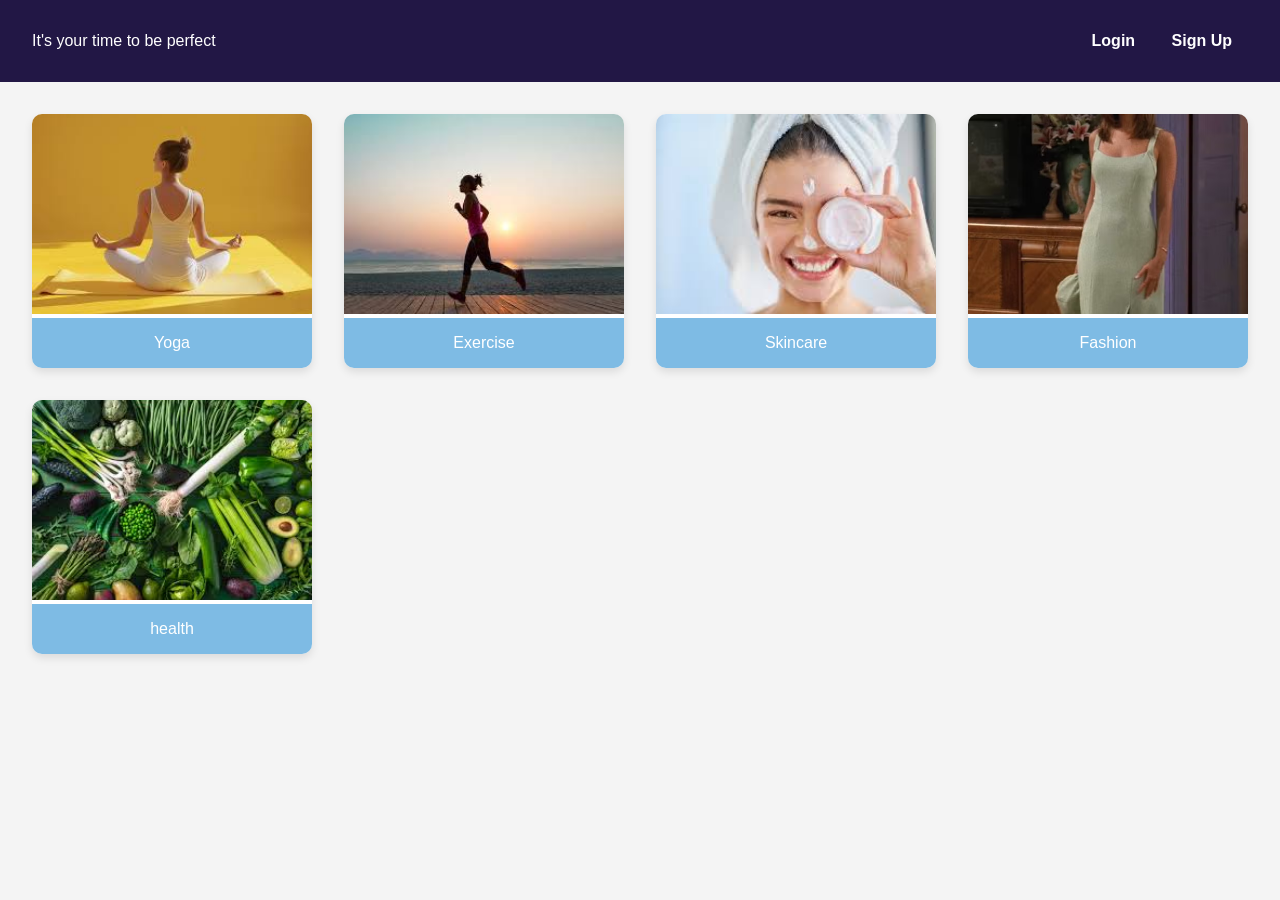
==== be_perfect/index.html @ 49492607 "Add files via upload" ====
<!DOCTYPE html>
<html lang="en">
<head>
  <meta charset="UTF-8" />
  <meta name="viewport" content="width=device-width, initial-scale=1.0" />
  <title>Wellness Hub</title>
  <link rel="stylesheet" href="style.css" />
</head>
<body>
  <header>
    <div class="left-menu">
      <p>It's your time to be perfect</p>
    </div>
    <div class="right-menu">
      <a href="#">Login</a>
      <a href="#">Sign Up</a>
    </div>
  </header>

  <main class="grid-container">
    <div class="category-box">
      <img src="img\yoga.jpg" alt="Yoga">
      <a href="yoga.html"><button>Yoga</button></a>
    </div>
    <div class="category-box">
      <img src="img\exercise.jpg" alt="Exercise">
      <a href="exercise.html"><button>Exercise</button></a>
    </div>
    <div class="category-box">
      <img src="img\skincare.jpg" alt="Skincare">
      <a href="skincare.html"><button>Skincare</button></a>
    </div>
    <div class="category-box">
      <img src="img\fashion.avif" alt="Fashion">
      <a href="fashion.html"><button>Fashion</button></a>
    </div>
    <div class="category-box">
      <img src="img\health.jpg" alt="Health">
      <a href="health.html"><button>health</button></a>
    </div>
  </main>
  <script src="script.js"></script>
</body>
</html>
---- be_perfect/style.css ----
body {
    margin: 0;
    font-family: Arial, sans-serif;
    background: #f9f9f9;
  }
  
  header {
    display: flex;
    justify-content: space-between;
    align-items: center;
    background: #221745;
    color: white;
    padding: 1rem 2rem;
  }
  
  header a {
    color: white;
    text-decoration: none;
    margin: 0 1rem;
    font-weight: bold;
  }
  
  header a:hover {
    text-decoration: underline;
  }
  
  .grid-container {
    display: grid;
    grid-template-columns: repeat(auto-fit, minmax(250px, 1fr));
    gap: 2rem;
    padding: 2rem;
  }
  
  .category-box {
    background: white;
    border-radius: 10px;
    box-shadow: 0 4px 8px rgba(0,0,0,0.1);
    overflow: hidden;
    text-align: center;
    transition: transform 0.2s;
  }
  
  .category-box:hover {
    transform: scale(1.03);
  }
  
  .category-box img {
    width: 100%;
    height: 200px;
    object-fit: cover;
  }
  
  .category-box button {
    width: 100%;
    padding: 1rem;
    border: none;
    background: #7ebbe4;
    color: white;
    font-size: 1rem;
    cursor: pointer;
  }
  
  .category-box button:hover {
    background: #194fb4;
  }
  .asana-grid {
    display: grid;
    grid-template-columns: repeat(auto-fit, minmax(150px, 1fr));
    gap: 1.5rem;
    margin-bottom: 2rem;
  }
  
  .asana-box {
    border: 2px solid #f1b072;
    border-radius: 10px;
    text-align: center;
    cursor: pointer;
    padding: 1rem;
    transition: transform 0.3s, border-color 0.3s;
  }
  
  .asana-box img {
    width: 100%;
    height: 200px;
    object-fit: cover;
    border-radius: 6px;
  }
  
  .asana-box:hover {
    transform: scale(1.05);
    border-color: #4CAF50;
  }
  
  body {
    font-family: Arial, sans-serif;
    background-color: #f4f4f4;
  }
  
  .container {
    width: 80%;
    margin: auto;
    padding: 20px;
  }
  
  h1 {
    text-align: center;
    color: #333;
  }
  
  .fashion-grid {
    display: grid;
    grid-template-columns: repeat(auto-fill, minmax(250px, 1fr));
    grid-gap: 15px;
  }
  
  .fashion-item img {
    width: 100%;
    border-radius: 8px;
    transition: transform 0.3s ease;
  }
  
  .fashion-item img:hover {
    transform: scale(1.05);
  }
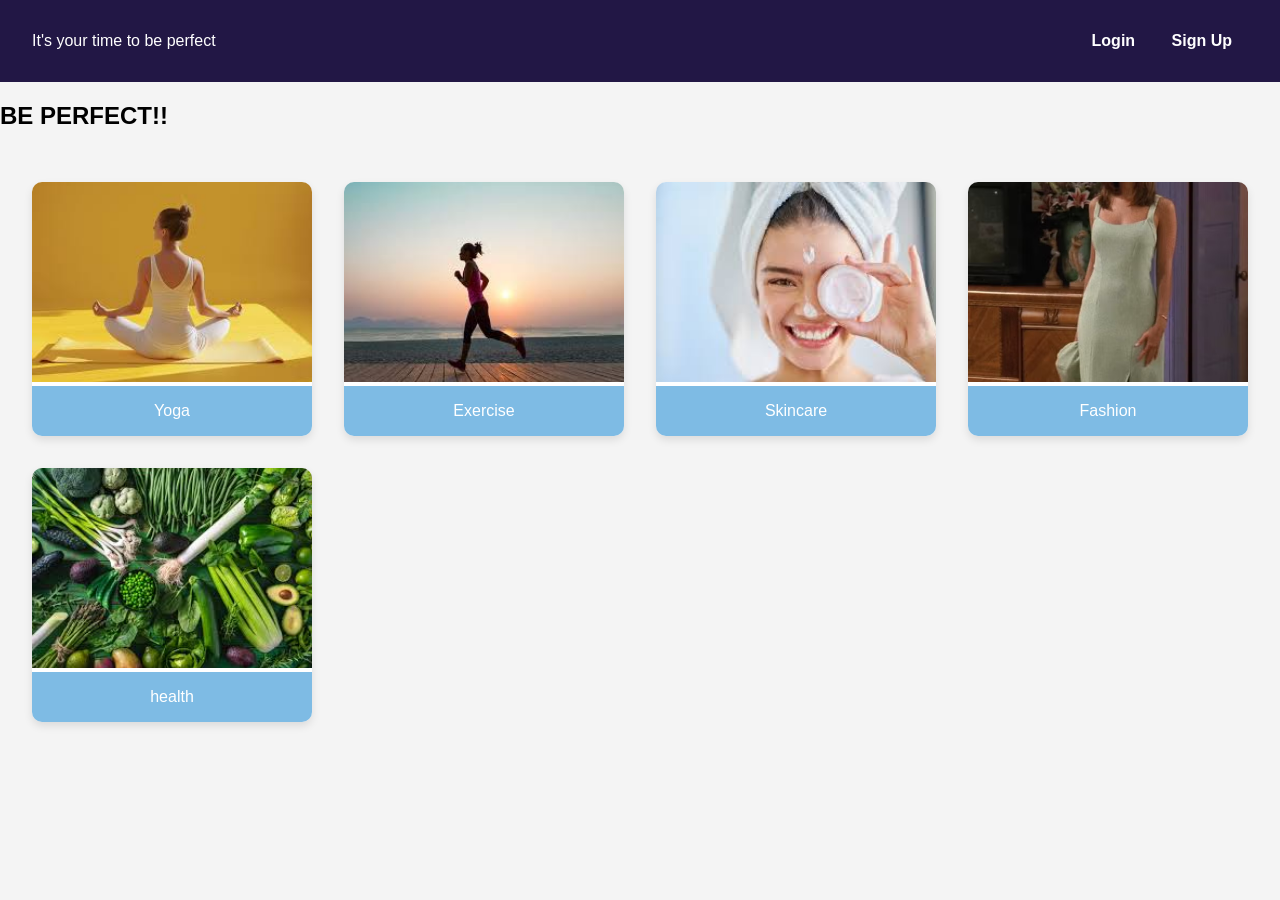
==== commit d898ba35: "index.html" ====
--- a/be_perfect/index.html
+++ b/be_perfect/index.html
@@ -16,6 +16,8 @@
       <a href="#">Sign Up</a>
     </div>
   </header>
+
+  <h2 class="section-title">BE PERFECT!!</h2>
 
   <main class="grid-container">
     <div class="category-box">
@@ -41,4 +43,3 @@
   </main>
   <script src="script.js"></script>
 </body>
-</html>
